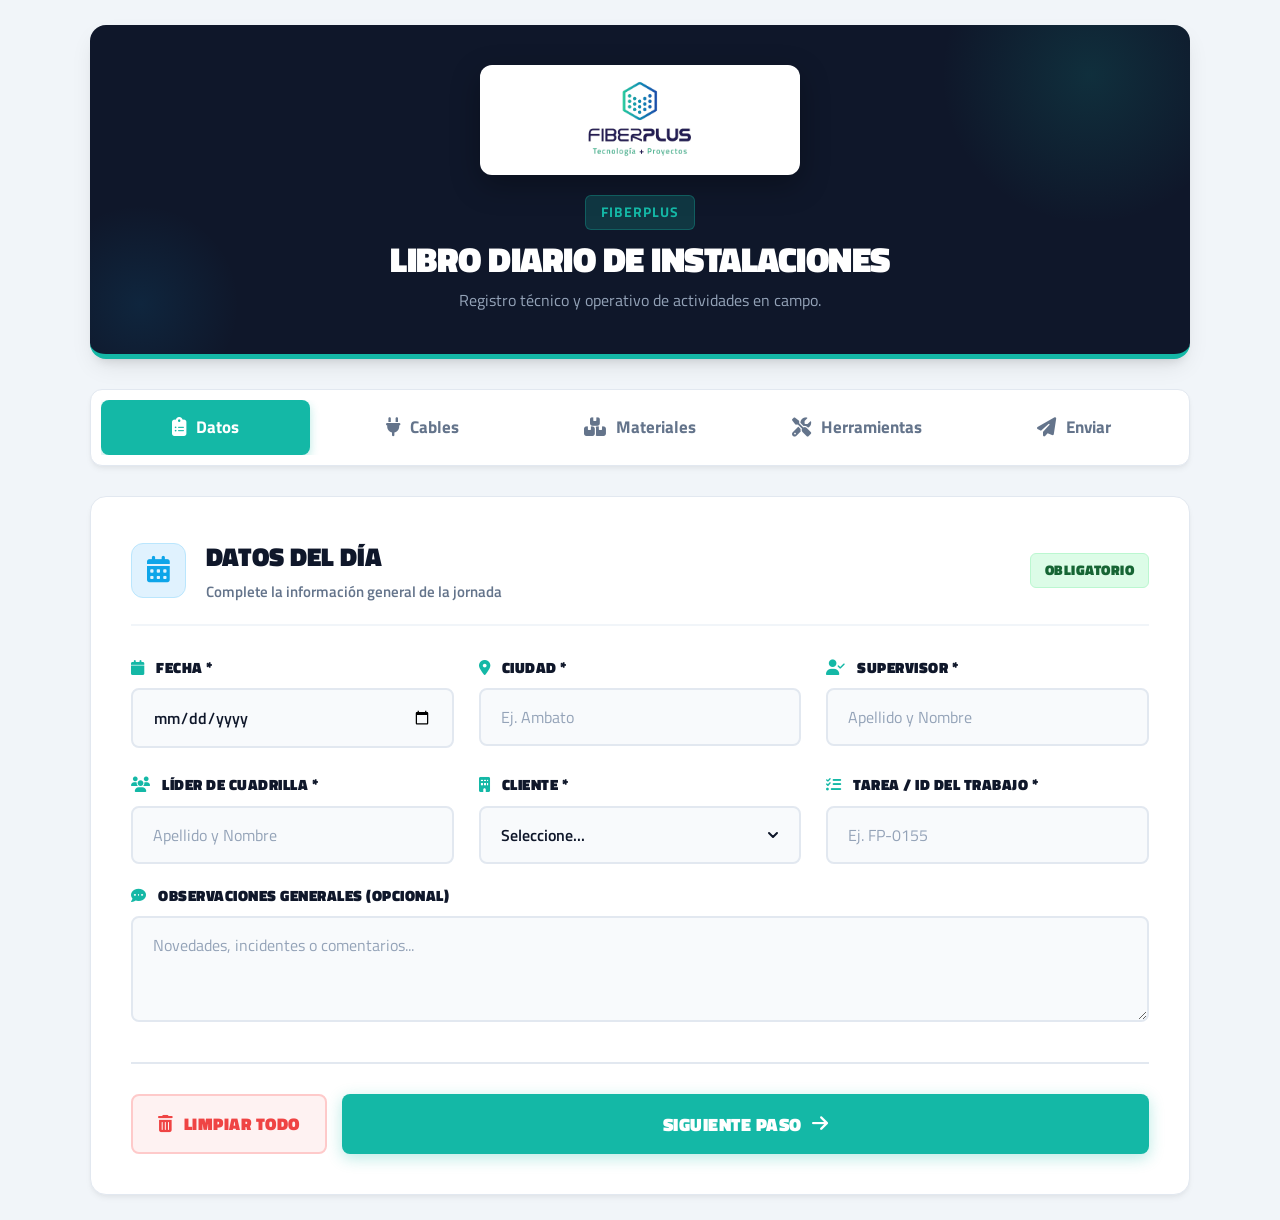
==== pages/1_datos.html @ f0be977c "camb" ====
<!DOCTYPE html>
<html lang="es">
<head>
  <meta charset="UTF-8" />
  <meta name="viewport" content="width=device-width, initial-scale=1.0, maximum-scale=1.0, user-scalable=yes" />
  <title>Datos Generales | Portal FiberPlus</title>
  <link rel="stylesheet" href="../css/formulario.css" />
  <link href="https://fonts.googleapis.com/css2?family=Titillium+Web:wght@400;600;700;900&display=swap" rel="stylesheet">
  <link rel="stylesheet" href="https://cdnjs.cloudflare.com/ajax/libs/font-awesome/6.4.0/css/all.min.css">
</head>
<body>
  <div class="app">
    
    <header class="topbar">
      <div class="hero-header">
        <div class="hero-logo-card">
          <img src="../assets/img/logo-fiberplus.png" alt="FiberPlus" class="hero-logo" onerror="this.style.display='none'; alert('Error: Revisa que el logo se llame exactamente logo-fiberplus.png');">
        </div>
        <div class="hero-title-block">
          <span class="hero-label">FiberPlus</span>
          <h1 class="hero-title">Libro Diario de Instalaciones</h1>
          <p class="hero-description">Registro técnico y operativo de actividades en campo.</p>
        </div>
      </div>
    </header>

    <nav class="nav-wrapper">
      <div class="nav-container">
        <a href="1_datos.html" class="nav-item active"><i class="fas fa-clipboard-list"></i> <span>Datos</span></a>
        <a href="#" class="nav-item" onclick="validarYContinuar(event, '2_cables.html')"><i class="fas fa-plug"></i> <span>Cables</span></a>
        <a href="#" class="nav-item" onclick="validarYContinuar(event, '3_materiales.html')"><i class="fas fa-boxes"></i> <span>Materiales</span></a>
        <a href="#" class="nav-item" onclick="validarYContinuar(event, '4_herramientas.html')"><i class="fas fa-tools"></i> <span>Herramientas</span></a>
        <a href="#" class="nav-item" onclick="validarYContinuar(event, '5_enviar.html')"><i class="fas fa-paper-plane"></i> <span>Enviar</span></a>
      </div>
    </nav>

    <section id="cabecera" class="card glass-card">
      <div class="section-header">
        <div class="header-left">
          <div class="header-icon"><i class="fas fa-calendar-alt"></i></div>
          <div><h2>Datos del día</h2><p class="subtle">Complete la información general de la jornada</p></div>
        </div>
        <span class="badge">Obligatorio</span>
      </div>

      <div class="form-grid">
        <div class="form-group">
          <label><i class="fas fa-calendar"></i> Fecha *</label>
          <input id="fecha" type="date" class="form-input obligatorio" />
        </div>

        <div class="form-group">
          <label><i class="fas fa-location-dot"></i> Ciudad *</label>
          <input id="ciudad" type="text" placeholder="Ej. Ambato" class="form-input obligatorio" />
        </div>

        <div class="form-group">
          <label><i class="fas fa-user-check"></i> Supervisor *</label>
          <input id="supervisor" type="text" placeholder="Apellido y Nombre" class="form-input obligatorio" />
        </div>

        <div class="form-group">
          <label><i class="fas fa-users"></i> Líder de cuadrilla *</label>
          <input id="lider" type="text" placeholder="Apellido y Nombre" class="form-input obligatorio" />
        </div>

        <div class="form-group">
          <label><i class="fas fa-building"></i> Cliente *</label>
          <select id="cliente" class="form-input obligatorio" onchange="mostrarCampoOtroCliente()">
            <option value="">Seleccione...</option>
            <option>TELCONET</option>
            <option>CNS</option>
            <option>PROCISA</option>
            <option>PUNTO NET</option>
            <option>FIS</option>
            <option>ULTRATEL</option>
            <option value="OTROS">OTROS</option>
          </select>
        </div>

        <div class="form-group" id="divOtroCliente" style="display: none;">
            <label><i class="fas fa-pen"></i> Especificar cliente *</label>
            <input id="otroCliente" type="text" placeholder="Escriba el nombre del cliente" class="form-input" />
        </div>

        <div class="form-group">
          <label><i class="fas fa-tasks"></i> Tarea / ID del trabajo *</label>
          <input id="tarea" type="text" placeholder="Ej. FP-0155" class="form-input obligatorio" />
        </div>
      </div>

      <div class="form-group full-width">
        <label><i class="fas fa-comment-dots"></i> Observaciones generales (Opcional)</label>
        <textarea id="observacionesGenerales" rows="3" placeholder="Novedades, incidentes o comentarios..." class="form-input"></textarea>
      </div>

      <div style="display: flex; gap: 15px; margin-top: 40px; padding-top: 30px; border-top: 2px solid var(--border-color); flex-wrap: wrap;">
        <button class="btn-danger" onclick="resetAll()" style="flex: 0 1 auto; padding: 15px 25px;">
          <i class="fas fa-trash-alt"></i> Limpiar Todo
        </button>
        <button class="btn-add" onclick="validarYContinuar(event, '2_cables.html')" style="margin-top: 0; flex: 1; font-size: 1.15rem;">
          SIGUIENTE PASO <i class="fas fa-arrow-right"></i>
        </button>
      </div>
    </section>

  </div>

  <script src="../js/app.js"></script>

  <script>
    function mostrarCampoOtroCliente() {
      const clienteSelect = document.getElementById("cliente");
      const divOtroCliente = document.getElementById("divOtroCliente");
      const otroClienteInput = document.getElementById("otroCliente");

      if (clienteSelect.value === "OTROS") {
        divOtroCliente.style.display = "flex";
        otroClienteInput.classList.add("obligatorio");
      } else {
        divOtroCliente.style.display = "none";
        otroClienteInput.classList.remove("obligatorio");
        otroClienteInput.value = "";
        otroClienteInput.style.borderColor = "var(--border-color)";
      }
    }

    function validarYContinuar(e, urlDestino) {
      if (e) e.preventDefault();
      let todoValido = true;
      const camposObligatorios = document.querySelectorAll('.obligatorio');

      camposObligatorios.forEach(campo => {
        if (campo.value.trim() === '') {
          todoValido = false;
          campo.style.borderColor = 'var(--danger)';
          campo.style.backgroundColor = '#fef2f2';
        } else {
          campo.style.borderColor = 'var(--border-color)';
          campo.style.backgroundColor = '#f8fafc';
        }
      });

      if (todoValido) {
        window.location.href = urlDestino;
      } else {
        showToast("Error: Faltan campos obligatorios marcados en rojo.", "error");
        window.scrollTo({ top: 0, behavior: 'smooth' });
      }
    }

    document.querySelectorAll('.obligatorio').forEach(campo => {
      campo.addEventListener('input', function() {
        if (this.value.trim() !== '') {
          this.style.borderColor = 'var(--primary)';
          this.style.backgroundColor = '#ffffff';
        }
      });
    });
  </script>
</body>
</html>
---- css/formulario.css ----
/* =========================================
   DISEÑO DEFINITIVO V2: PORTAL FIBERPLUS
   Archivo: css/formulario.css
   Estilo: Corporativo, Moderno, Limpio y Responsive
========================================= */

@import url('https://fonts.googleapis.com/css2?family=Titillium+Web:wght@400;600;700;900&display=swap');

:root {
  --primary: #14b8a6;        /* Turquesa corporativo */
  --primary-hover: #0d9488;  /* Turquesa oscuro para hover */
  --secondary: #0ea5e9;      /* Azul claro */
  --dark: #0f172a;           /* Azul marino corporativo */
  --dark-soft: #334155;      /* Gris oscuro para subtítulos */
  --light-bg: #f1f5f9;       /* Fondo de pantalla (Gris/Azul muy suave) */
  --white: #ffffff;
  --text-muted: #64748b;     /* Textos secundarios y descripciones */
  --border-color: #e2e8f0;   /* Bordes de cajas y tarjetas */
  --danger: #ef4444;         /* Rojo alertas */
  --danger-hover: #dc2626;
  --sombra-suave: 0 4px 6px -1px rgba(0, 0, 0, 0.05), 0 2px 4px -1px rgba(0, 0, 0, 0.03);
  --sombra-fuerte: 0 10px 25px -5px rgba(0, 0, 0, 0.1), 0 8px 10px -6px rgba(0, 0, 0, 0.1);
  --transition: all 0.3s ease-in-out;
}

* { 
  margin: 0; 
  padding: 0; 
  box-sizing: border-box; 
  font-family: 'Titillium Web', sans-serif; 
}

body {
  background-color: var(--light-bg);
  color: var(--dark-soft);
  line-height: 1.6;
  padding: 25px 15px;
  min-height: 100vh;
}

/* =========================
   CONTENEDOR PRINCIPAL
========================= */
.app {
  width: 98%;
  max-width: 1100px; 
  margin: 0 auto;
  display: flex;
  flex-direction: column;
  gap: 30px;
}

/* =========================
   CABECERA (TOPBAR)
========================= */
.topbar { 
  background: var(--dark); 
  border-radius: 16px; 
  padding: 40px 20px; 
  box-shadow: var(--sombra-fuerte); 
  position: relative; 
  overflow: hidden; 
  border-bottom: 5px solid var(--primary);
}
.topbar::before { content: ''; position: absolute; top: -100px; right: -50px; width: 300px; height: 300px; background: radial-gradient(circle, rgba(20, 184, 166, 0.15) 0%, transparent 70%); border-radius: 50%; }
.topbar::after { content: ''; position: absolute; bottom: -50px; left: -50px; width: 200px; height: 200px; background: radial-gradient(circle, rgba(14, 165, 233, 0.1) 0%, transparent 70%); border-radius: 50%; }

.hero-header { position: relative; z-index: 1; display: flex; flex-direction: column; align-items: center; gap: 20px; text-align: center; }

.hero-logo-card { 
  width: 100%; 
  max-width: 320px; 
  background: var(--white); 
  border-radius: 12px; 
  padding: 15px 25px; 
  box-shadow: 0 10px 30px rgba(0, 0, 0, 0.3); 
}
.hero-logo { display: block; width: 100%; max-height: 80px; object-fit: contain; margin: 0 auto; }

.hero-title-block { display: flex; flex-direction: column; align-items: center; gap: 8px; }
.hero-label { display: inline-block; padding: 5px 15px; border-radius: 6px; background: rgba(20, 184, 166, 0.2); color: var(--primary); font-size: 0.9rem; font-weight: 700; letter-spacing: 1px; text-transform: uppercase; border: 1px solid rgba(20, 184, 166, 0.3); }
.hero-title { margin: 0; font-size: 2.2rem; font-weight: 900; line-height: 1.2; color: var(--white); text-transform: uppercase; letter-spacing: -0.5px;}
.hero-description { margin: 0; font-size: 1rem; font-weight: 400; color: #94a3b8; max-width: 600px; }

/* =========================
   NAVEGACIÓN (TABS)
========================= */
.nav-wrapper { 
  background: var(--white); 
  border-radius: 12px; 
  padding: 10px; 
  box-shadow: var(--sombra-suave); 
  border: 1px solid var(--border-color); 
}
.nav-container { display: flex; gap: 8px; overflow-x: auto; scrollbar-width: none; }
.nav-container::-webkit-scrollbar { display: none; }

.nav-item { 
  flex: 1; 
  padding: 14px 20px; 
  background: transparent; 
  border: none; 
  border-radius: 8px; 
  font-size: 1.05rem; 
  font-weight: 700; 
  color: var(--text-muted); 
  text-decoration: none; 
  transition: var(--transition); 
  display: flex; 
  align-items: center; 
  justify-content: center; 
  gap: 10px; 
  white-space: nowrap; 
}
.nav-item i { font-size: 1.2rem; }
.nav-item:hover { background: #f8fafc; color: var(--dark); }
.nav-item.active { background: var(--primary); color: var(--white); box-shadow: 0 4px 10px rgba(20, 184, 166, 0.3); }

/* =========================
   TARJETAS Y ENCABEZADOS
========================= */
.glass-card { background: var(--white); border: 1px solid var(--border-color); border-radius: 16px; padding: 40px; box-shadow: var(--sombra-suave); transition: var(--transition); }
.glass-card:hover { box-shadow: var(--sombra-fuerte); }

.section-header { display: flex; justify-content: space-between; align-items: center; margin-bottom: 30px; border-bottom: 2px solid var(--light-bg); padding-bottom: 20px; flex-wrap: wrap; gap: 15px;}
.header-left { display: flex; gap: 20px; align-items: center; }
.header-icon { width: 55px; height: 55px; background: #e0f2fe; border-radius: 12px; display: flex; align-items: center; justify-content: center; border: 1px solid #bae6fd;}
.header-icon i { font-size: 26px; color: var(--secondary); }
.section-header h2 { font-size: 1.6rem; font-weight: 900; color: var(--dark); margin-bottom: 2px; text-transform: uppercase;}
.subtle { font-size: 0.95rem; color: var(--text-muted); font-weight: 600;}
.badge { background: #dcfce7; color: #166534; padding: 6px 14px; border-radius: 6px; font-size: 0.85rem; font-weight: 800; letter-spacing: 0.5px; text-transform: uppercase; border: 1px solid #bbf7d0;}

/* =========================
   CUADRÍCULA E INPUTS
========================= */
.form-grid { display: grid; grid-template-columns: 1fr; gap: 25px; margin-bottom: 20px; }
@media (min-width: 768px) { .form-grid { grid-template-columns: repeat(2, 1fr); } }
@media (min-width: 1024px) { .form-grid { grid-template-columns: repeat(3, 1fr); } }

.form-group { width: 100%; display: flex; flex-direction: column;}
.form-group.full-width { grid-column: 1 / -1; }
.form-group label { display: block; font-size: 0.95rem; font-weight: 800; color: var(--dark); margin-bottom: 8px; text-transform: uppercase; letter-spacing: 0.5px;}
.form-group label i { color: var(--primary); margin-right: 8px; }

.form-input { width: 100%; padding: 15px 20px; border: 2px solid var(--border-color); border-radius: 8px; font-size: 1rem; font-weight: 600; background: #f8fafc; color: var(--dark); transition: var(--transition); }
.form-input:focus { outline: none; border-color: var(--primary); background: var(--white); box-shadow: 0 0 0 4px rgba(20, 184, 166, 0.15); }
.form-input::placeholder { color: #94a3b8; font-weight: 400;}
textarea.form-input { resize: vertical; min-height: 100px; }

select.form-input { cursor: pointer; appearance: none; background-image: url("data:image/svg+xml,%3Csvg xmlns='http://www.w3.org/2000/svg' width='16' height='16' viewBox='0 0 24 24' fill='none' stroke='%230f172a' stroke-width='3' stroke-linecap='round' stroke-linejoin='round'%3E%3Cpolyline points='6 9 12 15 18 9'%3E%3C/polyline%3E%3C/svg%3E"); background-repeat: no-repeat; background-position: right 18px center; background-size: 16px; padding-right: 50px; }

/* =========================
   SELECTOR DE CABLES
========================= */
.cable-selector { margin-bottom: 30px; }
.selector-tabs { display: flex; flex-wrap: wrap; gap: 15px; margin-bottom: 30px; background: var(--light-bg); padding: 8px; border-radius: 12px; border: 1px solid var(--border-color);}
.selector-tab { flex: 1; padding: 15px; background: transparent; border: none; border-radius: 8px; font-size: 1rem; font-weight: 700; color: var(--text-muted); cursor: pointer; transition: var(--transition); display: flex; align-items: center; justify-content: center; gap: 10px; min-width: 150px;}
.selector-tab.active { background: var(--white); color: var(--dark); box-shadow: var(--sombra-suave); border: 1px solid var(--border-color);}
.cable-form { display: none; animation: fadeInUp 0.4s ease; }
.cable-form.active { display: block; }
@keyframes fadeInUp { from { opacity: 0; transform: translateY(15px); } to { opacity: 1; transform: translateY(0); } }

/* =========================
   BOTONES
========================= */
.btn-add, .btn-secondary, .btn-danger { padding: 16px 28px; border: none; border-radius: 8px; font-size: 1.05rem; font-weight: 800; cursor: pointer; transition: var(--transition); display: inline-flex; align-items: center; justify-content: center; gap: 10px; text-transform: uppercase; letter-spacing: 0.5px; }
.btn-add { background: var(--primary); color: var(--white); width: 100%; margin-top: 10px; box-shadow: 0 4px 15px rgba(20, 184, 166, 0.3);}
.btn-add:hover { background: var(--primary-hover); transform: translateY(-2px); box-shadow: 0 6px 20px rgba(20, 184, 166, 0.4); }
.btn-secondary { background: var(--light-bg); color: var(--dark-soft); border: 2px solid var(--border-color); }
.btn-secondary:hover { background: var(--border-color); color: var(--dark); transform: translateY(-2px); }
.btn-danger { background: #fef2f2; color: var(--danger); border: 2px solid #fecaca;}
.btn-danger:hover { background: var(--danger); color: var(--white); transform: translateY(-2px); box-shadow: 0 4px 15px rgba(239, 68, 68, 0.3);}
.action-buttons { display: flex; gap: 15px; margin: 20px 0 10px; flex-wrap: wrap; }
.action-buttons button { flex: 1; min-width: 200px; }

/* =========================
   LISTAS, TABLAS Y CRUD
========================= */
.list-container { margin-top: 40px; padding-top: 30px; border-top: 2px solid var(--light-bg); }
.empty-state { text-align: center; padding: 50px 20px; color: var(--text-muted); font-size: 1.1rem; font-weight: 600; background: var(--light-bg); border-radius: 12px; border: 2px dashed var(--border-color); }
.empty-state i { font-size: 40px; margin-bottom: 15px; color: #cbd5e1; display: block;}

.list-wrap { overflow-x: auto; border-radius: 12px; border: 1px solid var(--border-color); background: var(--white); box-shadow: var(--sombra-suave);}
.list-table { width: 100%; border-collapse: collapse; font-size: 0.95rem; min-width: 700px; }
.list-table th, .list-table td { padding: 16px 20px; text-align: left; border-bottom: 1px solid var(--border-color); }
.list-table th { background: var(--light-bg); color: var(--dark); font-weight: 800; font-size: 0.85rem; text-transform: uppercase; letter-spacing: 0.5px;}
.list-table td { font-weight: 600; color: var(--dark-soft);}

/* BOTÓN DE ELIMINAR FILA (CRUD) */
.btn-delete-row {
  background: #fef2f2;
  color: var(--danger);
  border: 1px solid #fecaca;
  padding: 8px 12px;
  border-radius: 8px;
  cursor: pointer;
  transition: var(--transition);
  display: inline-flex;
  align-items: center;
  justify-content: center;
}
.btn-delete-row:hover {
  background: var(--danger);
  color: var(--white);
  transform: translateY(-2px);
  box-shadow: 0 4px 10px rgba(239, 68, 68, 0.3);
}
.list-table th.actions-col { text-align: center; width: 80px; }
.list-table td.actions-col { text-align: center; }

/* =========================
   TOAST (ALERTAS)
========================= */
.message-toast { position: fixed; bottom: 40px; left: 50%; transform: translateX(-50%) translateY(100px); background: var(--dark); color: var(--white); padding: 16px 32px; border-radius: 50px; font-size: 1.05rem; font-weight: 700; box-shadow: 0 15px 30px rgba(0,0,0,0.4); z-index: 1000; transition: transform 0.4s cubic-bezier(0.175, 0.885, 0.32, 1.275), opacity 0.3s ease; opacity: 0; pointer-events: none; display: flex; gap: 10px; align-items: center;}
.message-toast.show { transform: translateX(-50%) translateY(0); opacity: 1; }
.message-toast.success { background: var(--primary); border: 2px solid #5eead4;}
.message-toast.warning { background: #f59e0b; border: 2px solid #fcd34d;}
.message-toast.error { background: var(--danger); }

/* =========================
   ADAPTACIÓN PARA CELULARES
========================= */
@media (max-width: 600px) {
  body { padding: 10px; }
  .app { gap: 15px; width: 100%; }
  .topbar { padding: 30px 15px; border-radius: 12px; }
  .hero-title { font-size: 1.6rem; }
  .glass-card { padding: 25px 20px; border-radius: 12px; }
  .section-header { flex-direction: column; align-items: flex-start; gap: 15px;}
  .btn-add, .btn-secondary, .btn-danger { width: 100%; }
}
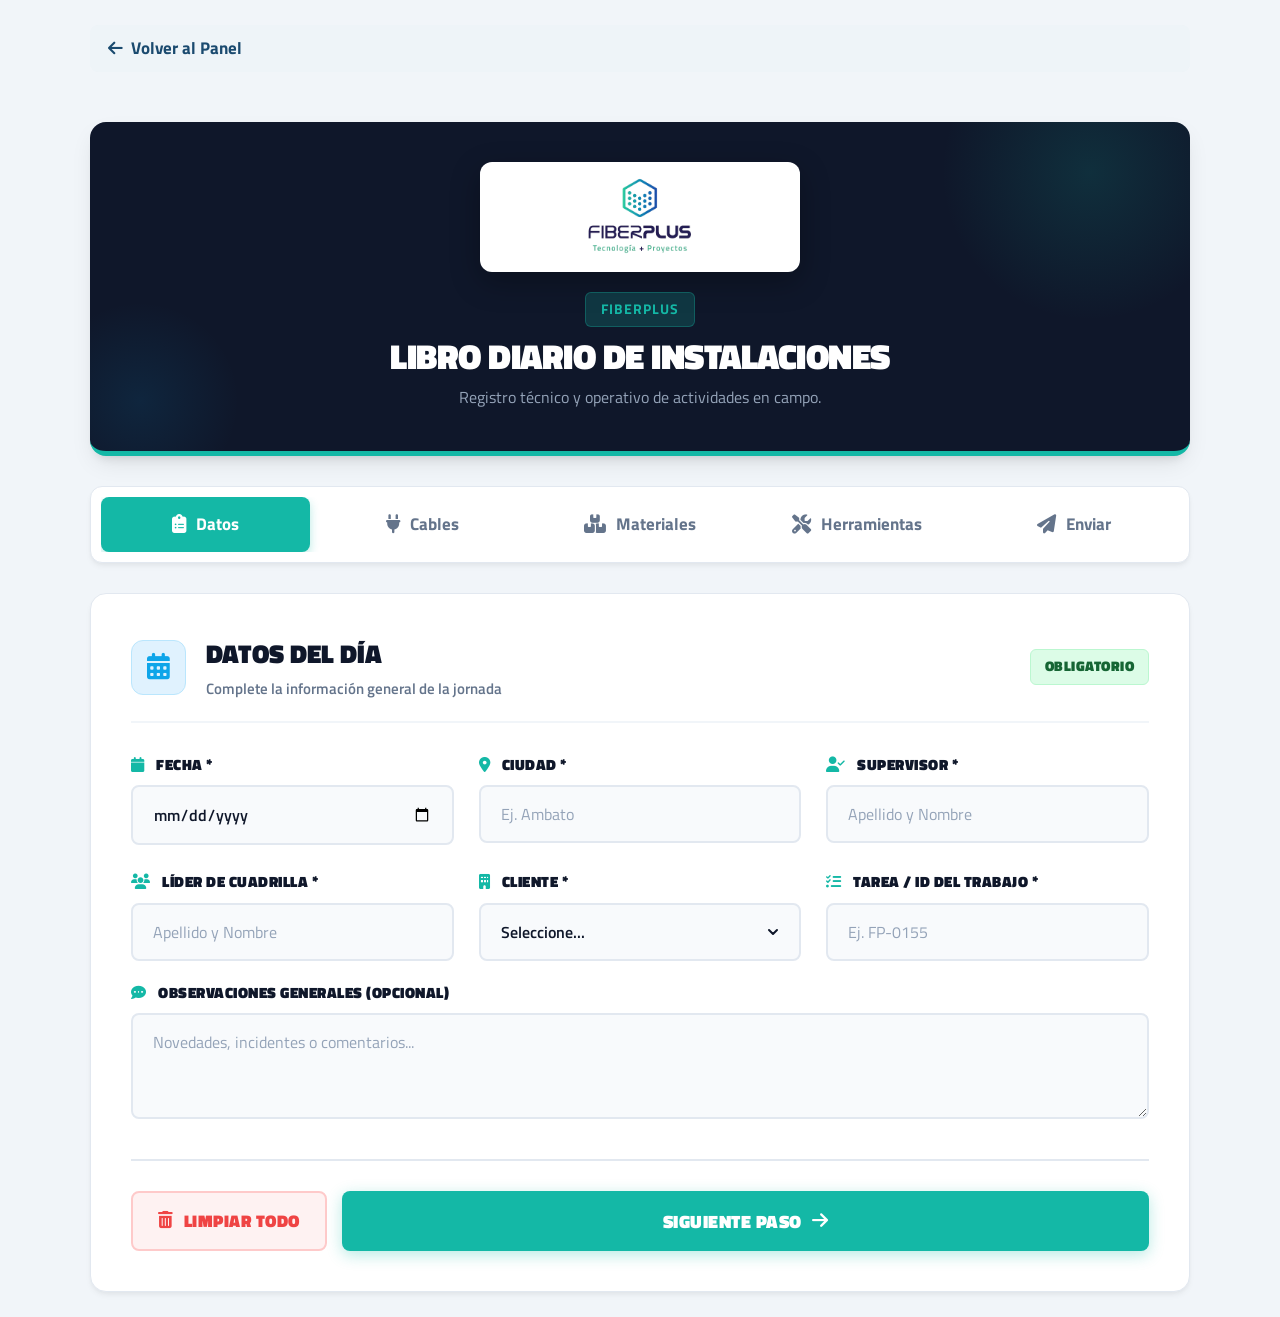
==== commit 7268469b: "camb" ====
--- a/pages/1_datos.html
+++ b/pages/1_datos.html
@@ -7,10 +7,23 @@
   <link rel="stylesheet" href="../css/formulario.css" />
   <link href="https://fonts.googleapis.com/css2?family=Titillium+Web:wght@400;600;700;900&display=swap" rel="stylesheet">
   <link rel="stylesheet" href="https://cdnjs.cloudflare.com/ajax/libs/font-awesome/6.4.0/css/all.min.css">
+  
+  <style>
+    .btn-volver {
+        display: inline-flex; align-items: center; gap: 8px;
+        background: #eef4f8; color: #1a4a6f;
+        padding: 10px 18px; border-radius: 8px;
+        text-decoration: none; font-weight: 700; font-family: 'Titillium Web', sans-serif;
+        margin-bottom: 20px; transition: 0.3s; font-size: 1.05rem;
+    }
+    .btn-volver:hover { background: #14b8a6; color: white; transform: translateX(-5px); }
+  </style>
 </head>
 <body>
   <div class="app">
     
+    <a href="libro-diario.html" class="btn-volver"><i class="fas fa-arrow-left"></i> Volver al Panel</a>
+
     <header class="topbar">
       <div class="hero-header">
         <div class="hero-logo-card">
--- a/css/formulario.css
+++ b/css/formulario.css
@@ -228,4 +228,4 @@
   .glass-card { padding: 25px 20px; border-radius: 12px; }
   .section-header { flex-direction: column; align-items: flex-start; gap: 15px;}
   .btn-add, .btn-secondary, .btn-danger { width: 100%; }
-} +}
